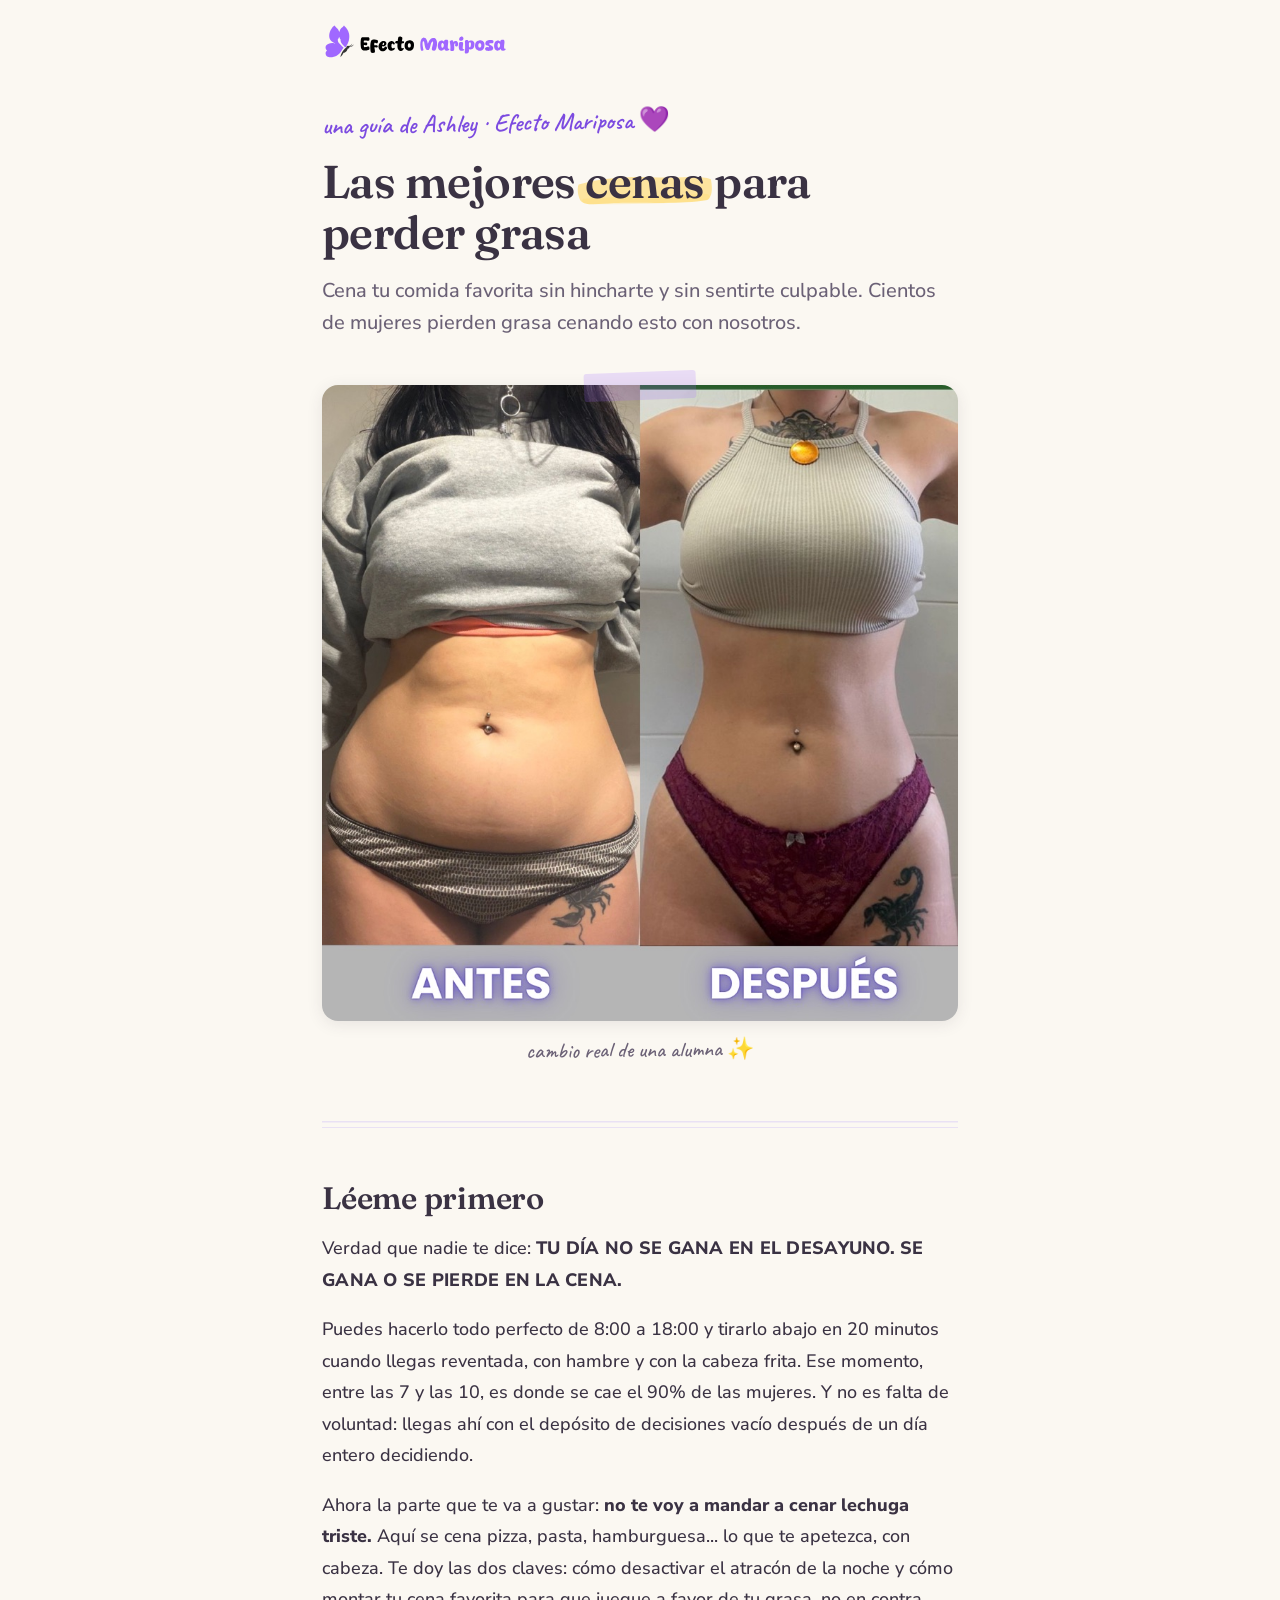
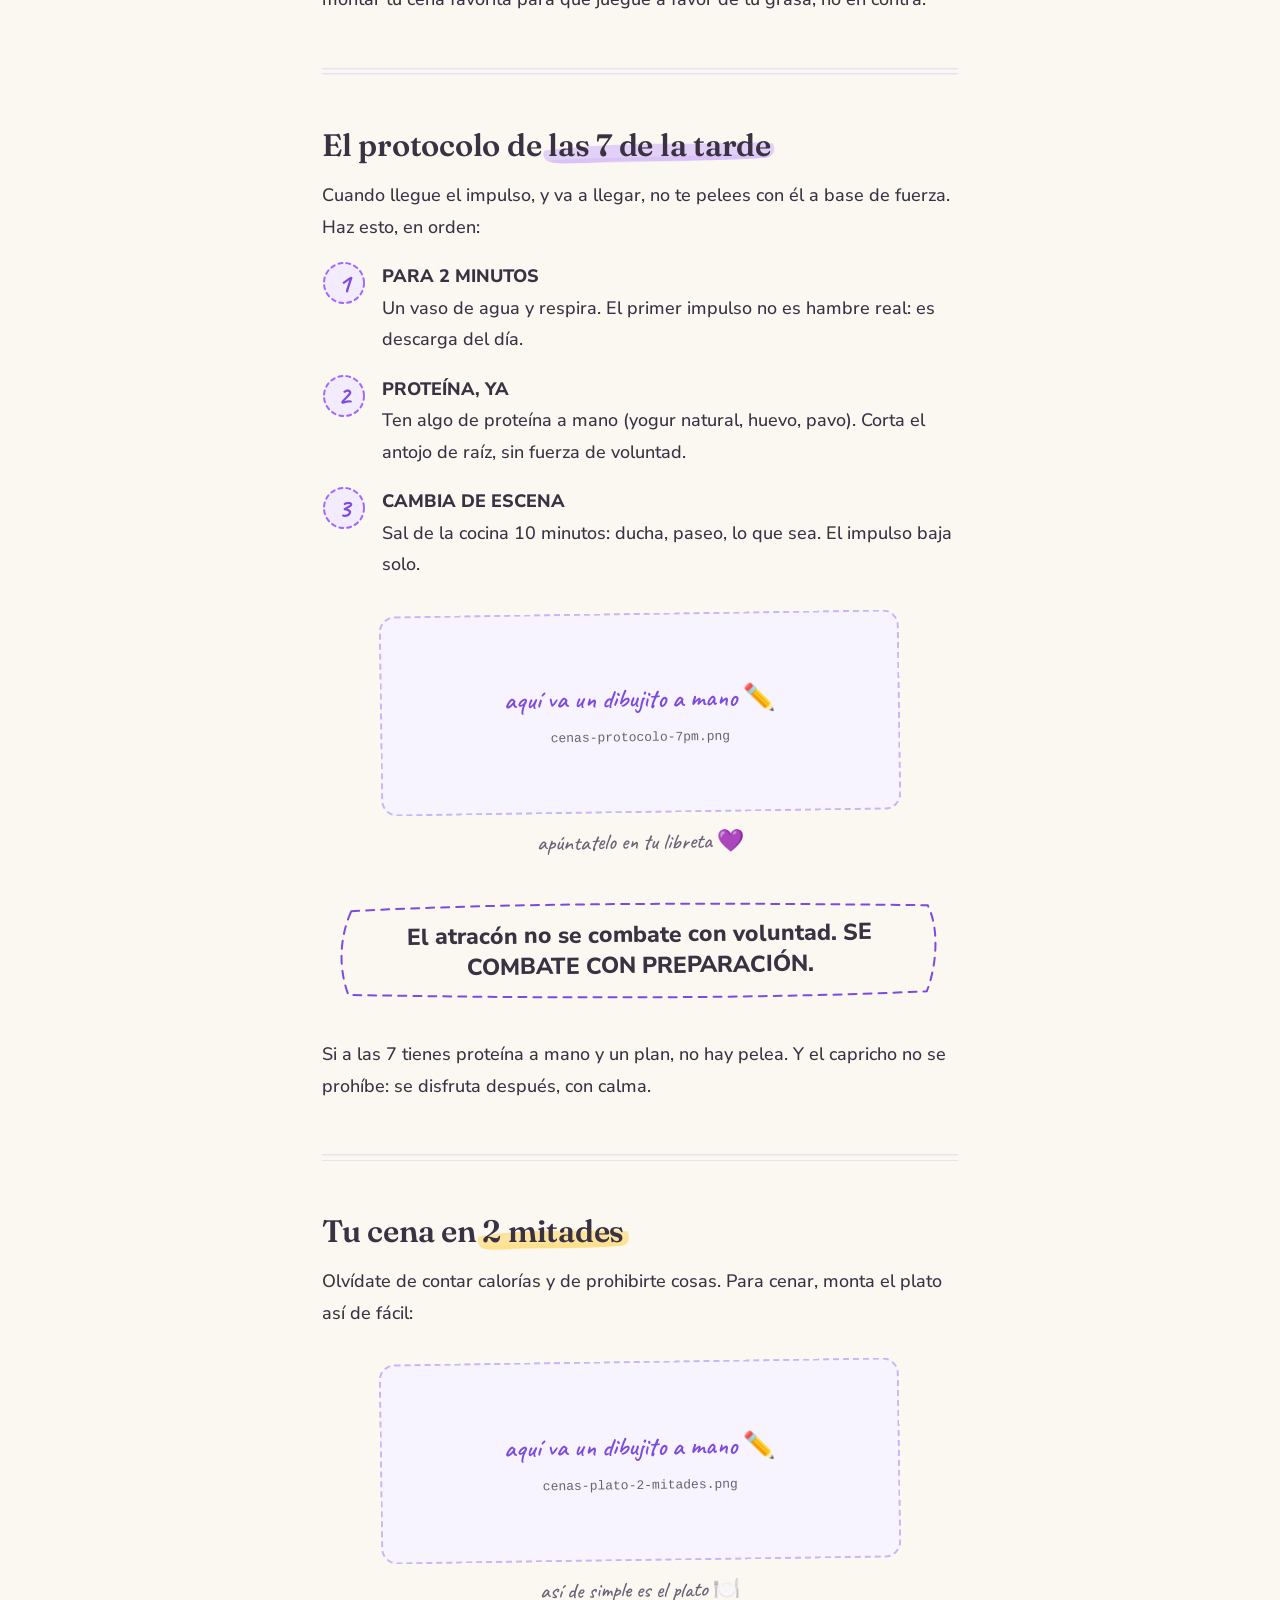
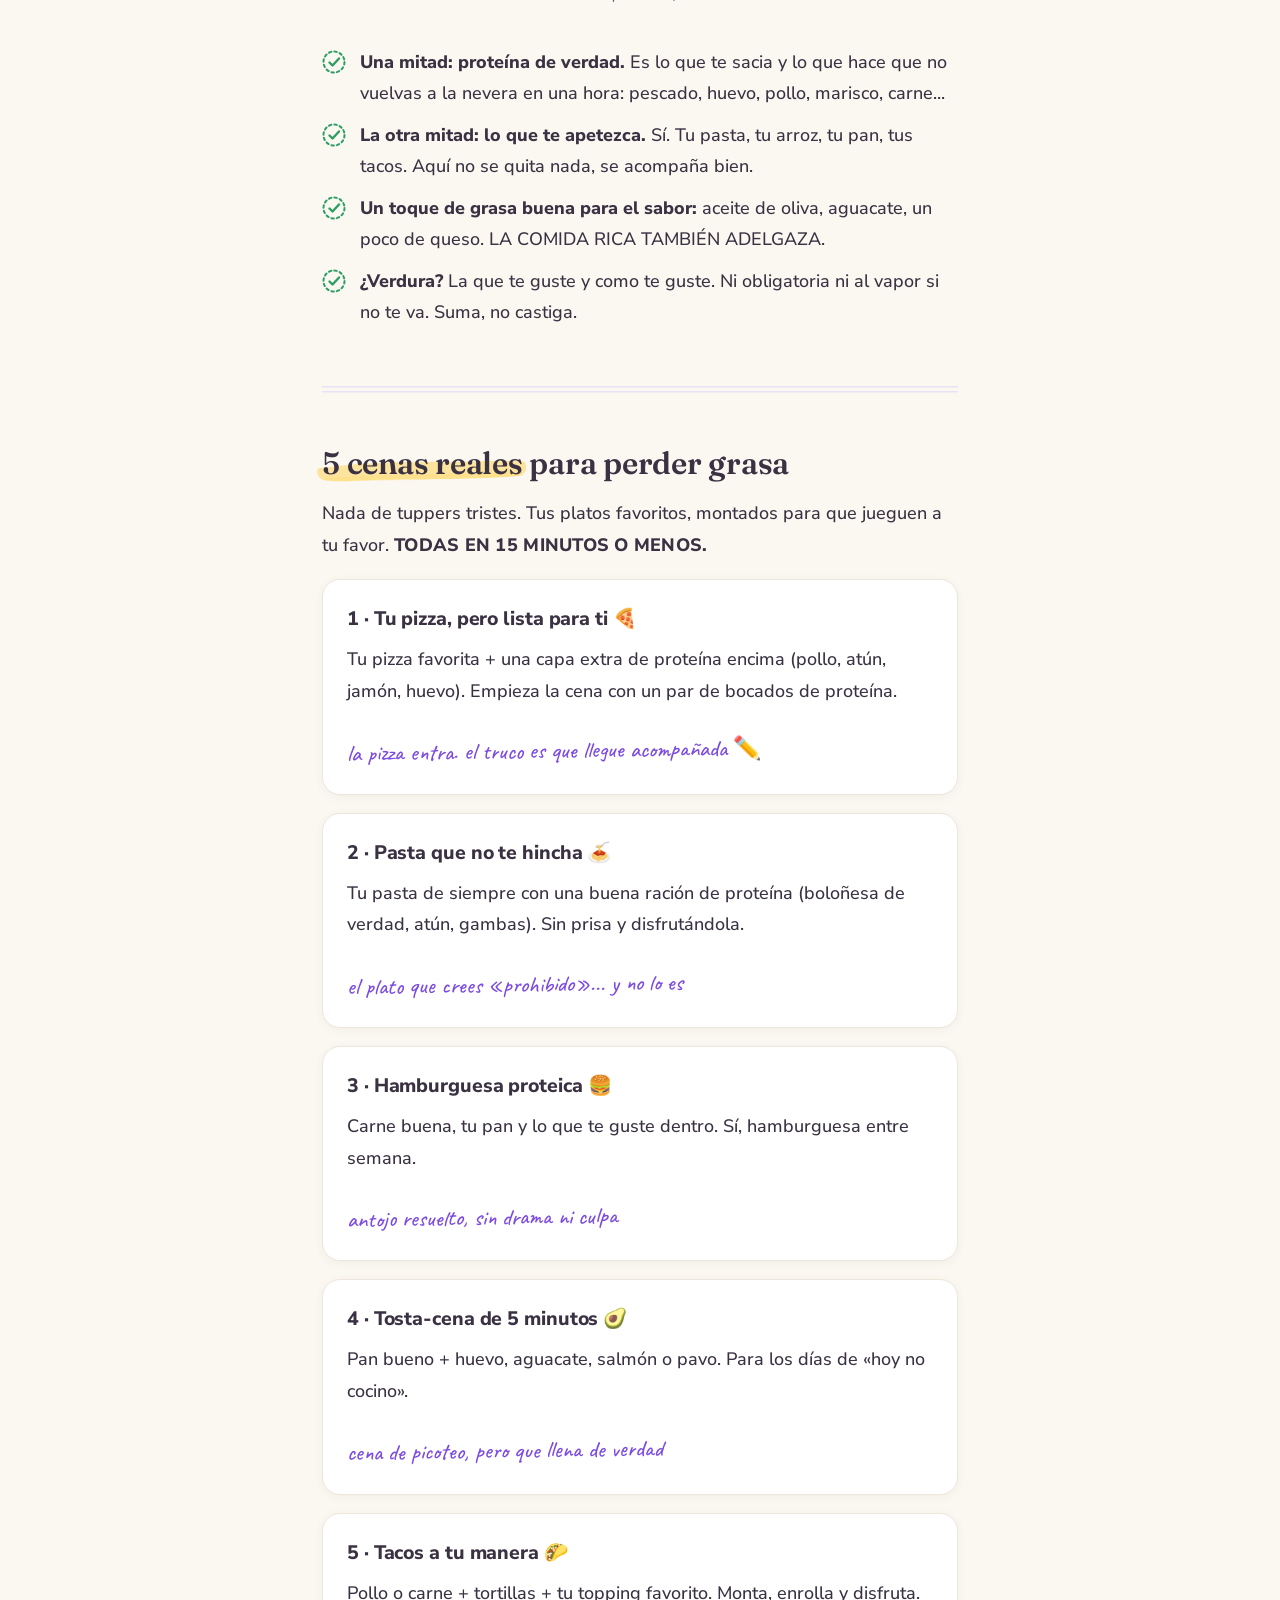
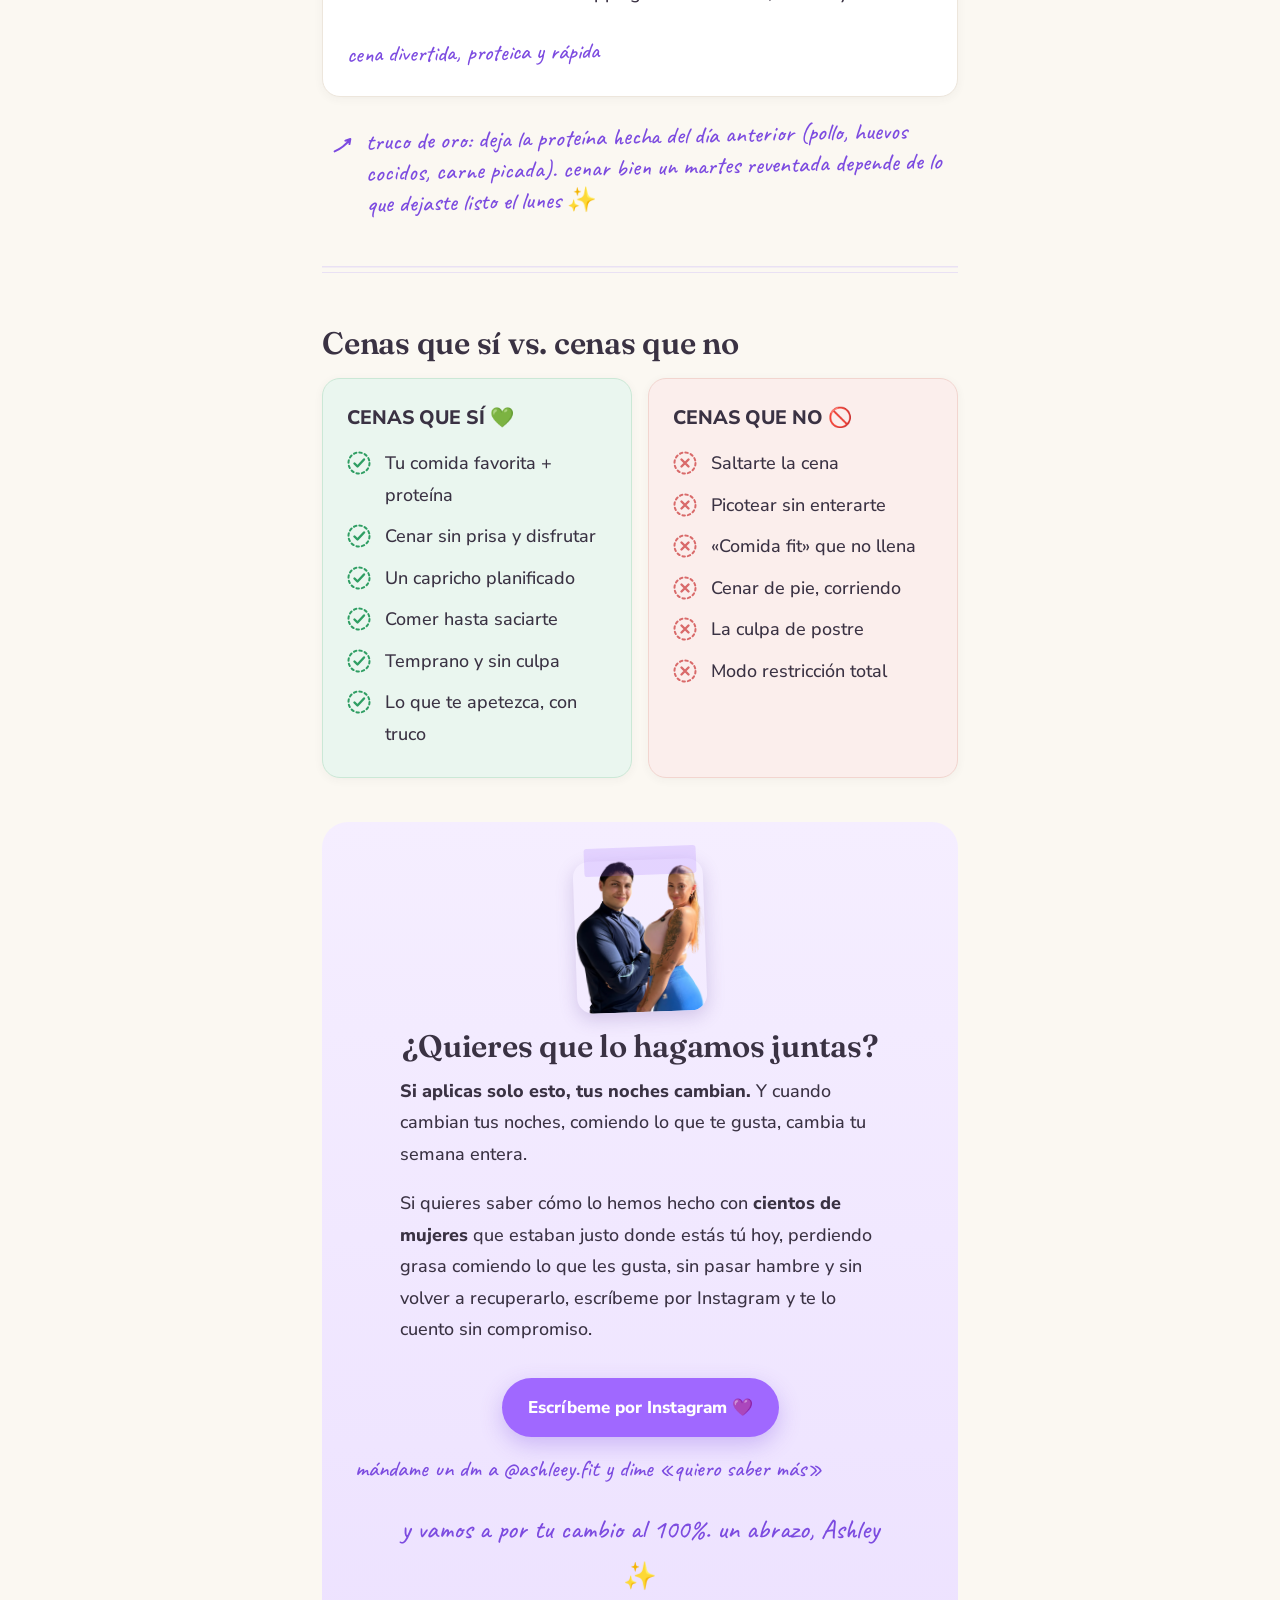
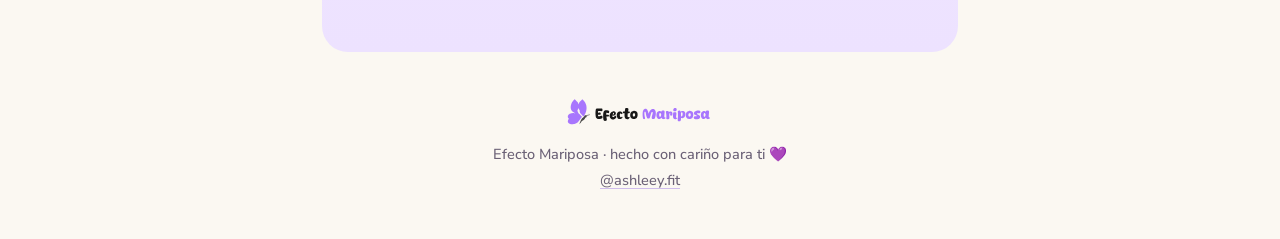
==== guia-cenas/index.html @ 2eadba4c "Recursos web Efecto Mariposa: 6 guias estilo libreta (barriga, desayunos, cenas, inflamacion, test, " ====
<!DOCTYPE html>
<html lang="es">
<head>
<meta charset="utf-8">
<meta name="viewport" content="width=device-width,initial-scale=1">
<meta name="robots" content="noindex,nofollow">
<title>Las mejores cenas para perder grasa · Efecto Mariposa</title>
<meta name="description" content="Cena tu comida favorita sin hincharte y sin culpa: el protocolo de las 7 de la tarde, tu plato en 2 mitades y 5 cenas reales. Una guía de Ashley · Efecto Mariposa.">
<meta property="og:title" content="Las mejores cenas para perder grasa 🌙">
<meta property="og:description" content="Cena tu comida favorita sin hincharte y sin culpa. Una guía de Ashley · Efecto Mariposa 💜">
<meta property="og:image" content="https://daniel-figutech.github.io/em-recursos/assets/img/ba-cenas.jpg">
<link rel="icon" href="data:image/svg+xml,<svg xmlns=%22http://www.w3.org/2000/svg%22 viewBox=%220 0 100 100%22><text y=%22.9em%22 font-size=%2290%22>🦋</text></svg>">
<link rel="preconnect" href="https://fonts.googleapis.com">
<link rel="preconnect" href="https://fonts.gstatic.com" crossorigin>
<link href="https://fonts.googleapis.com/css2?family=Caveat:wght@500;600;700&family=Fraunces:opsz,wght@9..144,500;9..144,600&family=Nunito+Sans:opsz,wght@6..12,500;6..12,700;6..12,800&display=swap" rel="stylesheet">
<link rel="stylesheet" href="../assets/css/guia.css">
<script>document.documentElement.classList.add('js')</script>
</head>
<body>
<div class="wrap">

  <header class="top">
    <img src="../assets/img/logo-efecto-mariposa.svg" alt="Efecto Mariposa">
  </header>

  <div class="hero">
    <span class="overline">una guía de Ashley · Efecto Mariposa 💜</span>
    <h1>Las mejores <span class="mark"><span class="t">cenas</span><svg class="brush" viewBox="0 0 320 50" preserveAspectRatio="none" aria-hidden="true"><path d="M4,18 C60,9 130,8 195,11 C250,13 288,9 316,15 C320,30 318,39 306,44 C245,50 150,44 86,45 C50,46 18,48 8,41 C1,34 0,23 4,18 Z"/><path class="ink2" d="M14,38 C100,35 210,37 302,35 C313,35 317,41 307,44 C220,49 110,47 28,46 C16,45 7,42 14,38 Z"/></svg></span> para perder grasa</h1>
    <p class="sub">Cena tu comida favorita sin hincharte y sin sentirte culpable. Cientos de mujeres pierden grasa cenando esto con nosotros.</p>
  </div>

  <figure class="foto tape reveal">
    <img src="../assets/img/ba-cenas.jpg" alt="Antes y después real de una alumna de Efecto Mariposa">
    <figcaption>cambio real de una alumna ✨</figcaption>
  </figure>

  <hr class="raya">

  <section>
    <h2>Léeme primero</h2>
    <p>Verdad que nadie te dice: <span class="caps">TU DÍA NO SE GANA EN EL DESAYUNO. SE GANA O SE PIERDE EN LA CENA.</span></p>
    <p>Puedes hacerlo todo perfecto de 8:00 a 18:00 y tirarlo abajo en 20 minutos cuando llegas reventada, con hambre y con la cabeza frita. Ese momento, entre las 7 y las 10, es donde se cae el 90% de las mujeres. Y no es falta de voluntad: llegas ahí con el depósito de decisiones vacío después de un día entero decidiendo.</p>
    <p>Ahora la parte que te va a gustar: <strong>no te voy a mandar a cenar lechuga triste.</strong> Aquí se cena pizza, pasta, hamburguesa... lo que te apetezca, con cabeza. Te doy las dos claves: cómo desactivar el atracón de la noche y cómo montar tu cena favorita para que juegue a favor de tu grasa, no en contra.</p>
  </section>

  <hr class="raya">

  <section>
    <h2>El protocolo de <span class="mark m2"><span class="t">las 7 de la tarde</span><svg class="brush" viewBox="0 0 320 50" preserveAspectRatio="none" aria-hidden="true"><path d="M4,18 C60,9 130,8 195,11 C250,13 288,9 316,15 C320,30 318,39 306,44 C245,50 150,44 86,45 C50,46 18,48 8,41 C1,34 0,23 4,18 Z"/><path class="ink2" d="M14,38 C100,35 210,37 302,35 C313,35 317,41 307,44 C220,49 110,47 28,46 C16,45 7,42 14,38 Z"/></svg></span></h2>
    <p>Cuando llegue el impulso, y va a llegar, no te pelees con él a base de fuerza. Haz esto, en orden:</p>

    <div class="paso reveal">
      <span class="n">1</span>
      <p><span class="titulo">PARA 2 MINUTOS</span> Un vaso de agua y respira. El primer impulso no es hambre real: es descarga del día.</p>
    </div>
    <div class="paso reveal">
      <span class="n">2</span>
      <p><span class="titulo">PROTEÍNA, YA</span> Ten algo de proteína a mano (yogur natural, huevo, pavo). Corta el antojo de raíz, sin fuerza de voluntad.</p>
    </div>
    <div class="paso reveal">
      <span class="n">3</span>
      <p><span class="titulo">CAMBIA DE ESCENA</span> Sal de la cocina 10 minutos: ducha, paseo, lo que sea. El impulso baja solo.</p>
    </div>

    <figure class="nota reveal">
      <img src="../assets/notas/cenas-protocolo-7pm.png" alt="Nota escrita a mano con el protocolo de las 7 de la tarde" loading="lazy" onerror="this.closest('figure').classList.add('pendiente')">
      <span class="hueco"><b>aquí va un dibujito a mano ✏️</b><code>cenas-protocolo-7pm.png</code></span>
      <figcaption>apúntatelo en tu libreta 💜</figcaption>
    </figure>

    <div class="callout"><span class="t">El atracón no se combate con voluntad. SE COMBATE CON PREPARACIÓN.</span><svg class="box" viewBox="0 0 320 96" preserveAspectRatio="none" aria-hidden="true"><path d="M15,11 C100,5 210,8 305,12 C311,33 309,66 304,87 C220,92 108,89 13,84 C8,60 9,33 15,11 Z" fill="none" stroke-width="2" stroke-dasharray="8 7" stroke-linecap="round" vector-effect="non-scaling-stroke"/></svg></div>

    <p>Si a las 7 tienes proteína a mano y un plan, no hay pelea. Y el capricho no se prohíbe: se disfruta después, con calma.</p>
  </section>

  <hr class="raya">

  <section>
    <h2>Tu cena en <span class="mark"><span class="t">2 mitades</span><svg class="brush" viewBox="0 0 320 50" preserveAspectRatio="none" aria-hidden="true"><path d="M4,18 C60,9 130,8 195,11 C250,13 288,9 316,15 C320,30 318,39 306,44 C245,50 150,44 86,45 C50,46 18,48 8,41 C1,34 0,23 4,18 Z"/><path class="ink2" d="M14,38 C100,35 210,37 302,35 C313,35 317,41 307,44 C220,49 110,47 28,46 C16,45 7,42 14,38 Z"/></svg></span></h2>
    <p>Olvídate de contar calorías y de prohibirte cosas. Para cenar, monta el plato así de fácil:</p>

    <figure class="nota reveal">
      <img src="../assets/notas/cenas-plato-2-mitades.png" alt="Plato dibujado a mano: una mitad proteína, otra mitad lo que te apetezca" loading="lazy" onerror="this.closest('figure').classList.add('pendiente')">
      <span class="hueco"><b>aquí va un dibujito a mano ✏️</b><code>cenas-plato-2-mitades.png</code></span>
      <figcaption>así de simple es el plato 🍽️</figcaption>
    </figure>

    <ul class="si">
      <li><strong>Una mitad: proteína de verdad.</strong> Es lo que te sacia y lo que hace que no vuelvas a la nevera en una hora: pescado, huevo, pollo, marisco, carne...</li>
      <li><strong>La otra mitad: lo que te apetezca.</strong> Sí. Tu pasta, tu arroz, tu pan, tus tacos. Aquí no se quita nada, se acompaña bien.</li>
      <li><strong>Un toque de grasa buena para el sabor:</strong> aceite de oliva, aguacate, un poco de queso. LA COMIDA RICA TAMBIÉN ADELGAZA.</li>
      <li><strong>¿Verdura?</strong> La que te guste y como te guste. Ni obligatoria ni al vapor si no te va. Suma, no castiga.</li>
    </ul>
  </section>

  <hr class="raya">

  <section>
    <h2><span class="mark"><span class="t">5 cenas reales</span><svg class="brush" viewBox="0 0 320 50" preserveAspectRatio="none" aria-hidden="true"><path d="M4,18 C60,9 130,8 195,11 C250,13 288,9 316,15 C320,30 318,39 306,44 C245,50 150,44 86,45 C50,46 18,48 8,41 C1,34 0,23 4,18 Z"/><path class="ink2" d="M14,38 C100,35 210,37 302,35 C313,35 317,41 307,44 C220,49 110,47 28,46 C16,45 7,42 14,38 Z"/></svg></span> para perder grasa</h2>
    <p>Nada de tuppers tristes. Tus platos favoritos, montados para que jueguen a tu favor. <span class="caps">TODAS EN 15 MINUTOS O MENOS.</span></p>

    <div class="card reveal">
      <h3>1 · Tu pizza, pero lista para ti 🍕</h3>
      <p>Tu pizza favorita + una capa extra de proteína encima (pollo, atún, jamón, huevo). Empieza la cena con un par de bocados de proteína.</p>
      <span class="remate">la pizza entra. el truco es que llegue acompañada ✏️</span>
    </div>
    <div class="card reveal">
      <h3>2 · Pasta que no te hincha 🍝</h3>
      <p>Tu pasta de siempre con una buena ración de proteína (boloñesa de verdad, atún, gambas). Sin prisa y disfrutándola.</p>
      <span class="remate">el plato que crees «prohibido»... y no lo es</span>
    </div>
    <div class="card reveal">
      <h3>3 · Hamburguesa proteica 🍔</h3>
      <p>Carne buena, tu pan y lo que te guste dentro. Sí, hamburguesa entre semana.</p>
      <span class="remate">antojo resuelto, sin drama ni culpa</span>
    </div>
    <div class="card reveal">
      <h3>4 · Tosta-cena de 5 minutos 🥑</h3>
      <p>Pan bueno + huevo, aguacate, salmón o pavo. Para los días de «hoy no cocino».</p>
      <span class="remate">cena de picoteo, pero que llena de verdad</span>
    </div>
    <div class="card reveal">
      <h3>5 · Tacos a tu manera 🌮</h3>
      <p>Pollo o carne + tortillas + tu topping favorito. Monta, enrolla y disfruta.</p>
      <span class="remate">cena divertida, proteica y rápida</span>
    </div>

    <p class="nota-mano">truco de oro: deja la proteína hecha del día anterior (pollo, huevos cocidos, carne picada). cenar bien un martes reventada depende de lo que dejaste listo el lunes ✨</p>
  </section>

  <hr class="raya">

  <section>
    <h2>Cenas que sí vs. cenas que no</h2>
    <div class="dos">
      <div class="card verde reveal">
        <h3>CENAS QUE SÍ 💚</h3>
        <ul class="si">
          <li>Tu comida favorita + proteína</li>
          <li>Cenar sin prisa y disfrutar</li>
          <li>Un capricho planificado</li>
          <li>Comer hasta saciarte</li>
          <li>Temprano y sin culpa</li>
          <li>Lo que te apetezca, con truco</li>
        </ul>
      </div>
      <div class="card roja reveal">
        <h3>CENAS QUE NO 🚫</h3>
        <ul class="no">
          <li>Saltarte la cena</li>
          <li>Picotear sin enterarte</li>
          <li>«Comida fit» que no llena</li>
          <li>Cenar de pie, corriendo</li>
          <li>La culpa de postre</li>
          <li>Modo restricción total</li>
        </ul>
      </div>
    </div>
  </section>

  <div class="cta-final reveal">
    <div class="foto tape"><img src="../assets/img/diego-y-ashley.webp" alt="Diego y Ashley, entrenadores de Efecto Mariposa"></div>
    <h2>¿Quieres que lo hagamos juntas?</h2>
    <p><strong>Si aplicas solo esto, tus noches cambian.</strong> Y cuando cambian tus noches, comiendo lo que te gusta, cambia tu semana entera.</p>
    <p>Si quieres saber cómo lo hemos hecho con <strong>cientos de mujeres</strong> que estaban justo donde estás tú hoy, perdiendo grasa comiendo lo que les gusta, sin pasar hambre y sin volver a recuperarlo, escríbeme por Instagram y te lo cuento sin compromiso.</p>
    <a class="btn" href="https://ig.me/m/ashleey.fit">Escríbeme por Instagram 💜</a>
    <p class="mini">mándame un dm a @ashleey.fit y dime «quiero saber más»</p>
    <p class="firma">y vamos a por tu cambio al 100%. un abrazo, Ashley ✨</p>
  </div>

  <footer>
    <img src="../assets/img/logo-efecto-mariposa.svg" alt="">
    Efecto Mariposa · hecho con cariño para ti 💜<br>
    <a href="https://www.instagram.com/ashleey.fit/">@ashleey.fit</a>
  </footer>

</div>
<script src="../assets/js/guia.js"></script>
</body>
</html>
---- assets/css/guia.css ----
/* ============================================================
   EFECTO MARIPOSA · Recursos web — "libreta cuki"
   Sistema compartido de las 6 guías. Lectura primero.
   ============================================================ */

:root{
  --papel:#FBF8F2;
  --blanco:#FFFFFF;
  --tinta:#3A3243;
  --tinta-suave:#6B6176;
  --morado:#A068FF;
  --morado-tinta:#7C4BE0;
  --morado-suave:#F3ECFF;
  --linea:#E9E1F4;
  --borde:#EDE6DC;
  --crema:#F6F0E6;
  --verde:#2F9E63;
  --verde-suave:#EAF6EF;
  --rojo:#D96A6A;
  --rojo-suave:#FBEEEC;
  --ambar-suave:#FBF3E0;
  --fx-hl:rgba(255,214,90,.55);        /* subrayador amarillo */
  --fx-hl-morado:rgba(160,104,255,.28); /* subrayador morado suave */
}

*{box-sizing:border-box}
html{-webkit-text-size-adjust:100%;scroll-behavior:smooth}
body{
  margin:0;
  background:var(--papel);
  color:var(--tinta);
  font-family:'Nunito Sans',-apple-system,BlinkMacSystemFont,'Segoe UI',sans-serif;
  font-size:17px;
  line-height:1.75;
  font-weight:500;
}
@media(min-width:600px){ body{font-size:18px} }

img{max-width:100%;height:auto;display:block}
.wrap{max-width:680px;margin:0 auto;padding:0 22px}
.texto{max-width:640px}

/* ---------- cabecera mini ---------- */
.top{display:flex;align-items:center;gap:10px;padding:16px 0 6px}
.top img{width:190px;height:54px;object-fit:cover;object-position:center}

/* ---------- hero ---------- */
.hero{padding:26px 0 6px}
.overline{
  display:inline-block;font-family:'Caveat',cursive;font-size:25px;font-weight:600;
  color:var(--morado-tinta);transform:rotate(-1.1deg);margin-bottom:2px;
}
h1{
  font-family:'Fraunces',Georgia,serif;font-weight:600;font-size:clamp(33px,8.2vw,46px);
  line-height:1.12;letter-spacing:-.012em;margin:8px 0 16px;
}
.sub{font-size:18.5px;line-height:1.6;color:var(--tinta-suave);margin:0 0 10px}
@media(min-width:600px){ .sub{font-size:20px} }

/* ---------- tipografía de lectura ---------- */
h2{
  font-family:'Fraunces',Georgia,serif;font-weight:600;
  font-size:clamp(25px,6vw,31px);line-height:1.2;letter-spacing:-.008em;margin:0 0 16px;
}
h3{font-size:19.5px;font-weight:800;margin:26px 0 8px;letter-spacing:-.005em}
p{margin:0 0 18px}
strong{font-weight:800}
.caps{font-weight:800;letter-spacing:.015em}
a{color:var(--morado-tinta);text-decoration-color:rgba(124,75,224,.35);text-underline-offset:3px}
section{margin:0 0 8px}

/* separador de libreta: doble raya */
.raya{
  border:none;height:7px;margin:52px 0;
  background:
    linear-gradient(var(--linea),var(--linea)) top/100% 1.5px no-repeat,
    linear-gradient(var(--linea),var(--linea)) bottom/100% 1.5px no-repeat;
}

/* ---------- subrayador de pincelada (handmade) ---------- */
.mark{position:relative;display:inline-block;isolation:isolate}
.mark .t{position:relative;z-index:2}
.mark .brush{
  position:absolute;left:-.18em;width:calc(100% + .36em);bottom:.02em;height:.78em;z-index:1;
  transform:rotate(-1.4deg);pointer-events:none;overflow:visible;clip-path:inset(0 0 0 0);
}
.mark .brush path{fill:var(--fx-hl)}
.mark .brush .ink2{fill-opacity:.45}
.mark.m2 .brush path{fill:var(--fx-hl-morado)}
.js .mark .brush{clip-path:inset(0 102% 0 0);transition:clip-path .8s cubic-bezier(.62,.02,.16,1)}
.js .mark.in .brush{clip-path:inset(0 -3% 0 0)}
@media (prefers-reduced-motion:reduce){ .js .mark .brush{clip-path:inset(0 0 0 0);transition:none} }

/* subrayado ondulado a boli, para énfasis pequeño */
.ondas{
  background:url("data:image/svg+xml,%3Csvg xmlns='http://www.w3.org/2000/svg' viewBox='0 0 44 8' preserveAspectRatio='none'%3E%3Cpath d='M1 5.5 C6 1.5 10 1.5 15 5 C20 8.5 24 8.5 29 5 C34 1.5 38 1.5 43 5' fill='none' stroke='%23A068FF' stroke-width='2' stroke-linecap='round'/%3E%3C/svg%3E") repeat-x left bottom/44px 8px;
  padding-bottom:7px;
}

/* ---------- recuadro dibujado a mano ---------- */
.callout{
  position:relative;display:flex;align-items:center;justify-content:center;
  margin:34px auto;padding:24px 30px;text-align:center;
  font-weight:800;color:var(--tinta);
  font-size:clamp(19px,5vw,23px);line-height:1.35;transform:rotate(-.7deg);
}
.callout .t{position:relative;z-index:2}
.callout .box{position:absolute;inset:0;width:100%;height:100%;z-index:1;overflow:visible}
.callout .box path{stroke:var(--morado-tinta)}

/* ---------- nota al margen escrita a mano ---------- */
.nota-mano{
  font-family:'Caveat',cursive;font-size:24px;line-height:1.3;font-weight:500;
  color:var(--morado-tinta);transform:rotate(-1.2deg);
  margin:24px 8px;padding-left:36px;position:relative;
}
.nota-mano::before{
  content:"";position:absolute;left:2px;top:6px;width:24px;height:24px;
  background:url("data:image/svg+xml,%3Csvg xmlns='http://www.w3.org/2000/svg' viewBox='0 0 24 24'%3E%3Cpath d='M3 18 C8 16 14 12 19 6 M19 6 l-5 1.5 M19 6 l-1 5' fill='none' stroke='%237C4BE0' stroke-width='2' stroke-linecap='round' stroke-linejoin='round'/%3E%3C/svg%3E") no-repeat center/contain;
}

/* ---------- listas con check / cruz a mano ---------- */
ul.si,ul.no{list-style:none;padding:0;margin:0 0 18px}
ul.si li,ul.no li{position:relative;padding:5px 0 5px 38px;margin:0}
ul.si li::before,ul.no li::before{
  content:"";position:absolute;left:0;top:8px;width:24px;height:24px;background-size:contain;background-repeat:no-repeat;
}
ul.si li::before{background-image:url("data:image/svg+xml,%3Csvg xmlns='http://www.w3.org/2000/svg' viewBox='0 0 24 24'%3E%3Ccircle cx='12' cy='12' r='10.5' fill='none' stroke='%232F9E63' stroke-width='2' stroke-dasharray='2.5 3' stroke-linecap='round'/%3E%3Cpath d='M7.5 12.5 l3 3 L17 8.5' fill='none' stroke='%232F9E63' stroke-width='2.4' stroke-linecap='round' stroke-linejoin='round'/%3E%3C/svg%3E")}
ul.no li::before{background-image:url("data:image/svg+xml,%3Csvg xmlns='http://www.w3.org/2000/svg' viewBox='0 0 24 24'%3E%3Ccircle cx='12' cy='12' r='10.5' fill='none' stroke='%23D96A6A' stroke-width='2' stroke-dasharray='2.5 3' stroke-linecap='round'/%3E%3Cpath d='M8.5 8.5 l7 7 M15.5 8.5 l-7 7' fill='none' stroke='%23D96A6A' stroke-width='2.4' stroke-linecap='round'/%3E%3C/svg%3E")}

/* checklist marcable (test rápido, tracker) */
ul.marca{list-style:none;padding:0;margin:0 0 14px}
ul.marca li{margin:0}
ul.marca label{
  display:flex;gap:12px;align-items:flex-start;padding:7px 4px;border-radius:10px;cursor:pointer;
}
ul.marca label:hover{background:rgba(160,104,255,.06)}
ul.marca input{
  appearance:none;-webkit-appearance:none;flex:0 0 auto;width:24px;height:24px;margin:4px 0 0;cursor:pointer;
  background:url("data:image/svg+xml,%3Csvg xmlns='http://www.w3.org/2000/svg' viewBox='0 0 24 24'%3E%3Crect x='2' y='2' width='20' height='20' rx='6' fill='%23fff' stroke='%23B9A8D8' stroke-width='2' stroke-dasharray='3 3' stroke-linecap='round'/%3E%3C/svg%3E") no-repeat center/contain;
}
ul.marca input:checked{
  background:url("data:image/svg+xml,%3Csvg xmlns='http://www.w3.org/2000/svg' viewBox='0 0 24 24'%3E%3Crect x='2' y='2' width='20' height='20' rx='6' fill='%23F3ECFF' stroke='%237C4BE0' stroke-width='2'/%3E%3Cpath d='M7 12.5 l3.2 3.2 L17.5 8' fill='none' stroke='%237C4BE0' stroke-width='2.6' stroke-linecap='round' stroke-linejoin='round'/%3E%3C/svg%3E") no-repeat center/contain;
}
ul.marca input:checked + span{color:var(--tinta-suave)}

/* ---------- fotos con celo washi ---------- */
figure.foto{margin:30px 0;position:relative}
figure.foto img{width:100%;border-radius:16px;box-shadow:0 3px 16px rgba(58,50,67,.10)}
figure.foto figcaption{
  font-family:'Caveat',cursive;font-size:22px;color:var(--tinta-suave);
  text-align:center;margin-top:10px;transform:rotate(-.6deg);
}
.tape::before{
  content:"";position:absolute;top:-13px;left:50%;width:112px;height:28px;z-index:2;
  background:rgba(160,104,255,.20);transform:translateX(-50%) rotate(-2.2deg);border-radius:3px;
}

/* ---------- tarjetas ---------- */
.card{
  background:var(--blanco);border:1.5px solid var(--borde);border-radius:18px;
  padding:22px 24px;margin:0 0 18px;box-shadow:0 2px 10px rgba(58,50,67,.05);
}
.card.morada{background:var(--morado-suave);border-color:#E2D4FB}
.card.verde{background:var(--verde-suave);border-color:#CBE8D6}
.card.roja{background:var(--rojo-suave);border-color:#F2D5CF}
.card.ambar{background:var(--ambar-suave);border-color:#EEDFBC}
.card h3:first-child{margin-top:0}
.card :last-child{margin-bottom:0}

/* pasos numerados a mano */
.paso{display:flex;gap:16px;align-items:flex-start;margin:0 0 18px}
.paso .n{
  flex:0 0 auto;width:44px;height:44px;border-radius:50%;
  display:flex;align-items:center;justify-content:center;
  font-family:'Caveat',cursive;font-size:27px;font-weight:700;color:var(--morado-tinta);
  background:url("data:image/svg+xml,%3Csvg xmlns='http://www.w3.org/2000/svg' viewBox='0 0 44 44'%3E%3Ccircle cx='22' cy='22' r='20' fill='%23F3ECFF' stroke='%23A068FF' stroke-width='2' stroke-dasharray='4 4' stroke-linecap='round'/%3E%3C/svg%3E") no-repeat center/contain;
}
.paso p{margin:0}
.paso .titulo{font-weight:800;display:block}

/* fichas de receta / cena */
.ficha{margin:0 0 26px}
.ficha img{border-radius:14px;margin-bottom:16px;box-shadow:0 3px 14px rgba(58,50,67,.10)}
.chips{display:flex;flex-wrap:wrap;gap:8px;margin:6px 0 14px;padding:0;list-style:none}
.chips li{
  font-size:14px;font-weight:800;color:var(--tinta);
  background:var(--crema);border-radius:999px;padding:4px 13px;
}
.chips li.kcal{background:var(--morado-suave);color:var(--morado-tinta)}
.ficha ul.ing{margin:0 0 14px;padding-left:22px}
.ficha ul.ing li{margin:2px 0}
.ficha ol{margin:0;padding-left:22px}
.ficha ol li{margin:4px 0}
.remate{font-family:'Caveat',cursive;font-size:23px;color:var(--morado-tinta);transform:rotate(-.8deg);display:inline-block;margin-top:6px}

/* ---------- placeholder de dibujitos (notas IA pendientes) ---------- */
figure.nota{margin:32px 0;position:relative;text-align:center}
figure.nota img{width:100%;max-width:520px;margin:0 auto;border-radius:14px;transform:rotate(-1deg);box-shadow:0 3px 14px rgba(58,50,67,.09)}
figure.nota.pendiente img{display:none}
figure.nota .hueco{display:none}
figure.nota.pendiente .hueco{
  display:flex;flex-direction:column;align-items:center;justify-content:center;gap:6px;
  min-height:200px;max-width:520px;margin:0 auto;padding:26px;
  border:2.5px dashed #C9B6F2;border-radius:16px;background:#F8F4FF;transform:rotate(-.8deg);
}
figure.nota .hueco b{font-family:'Caveat',cursive;font-size:26px;font-weight:600;color:var(--morado-tinta)}
figure.nota .hueco code{font-size:13px;color:var(--tinta-suave);background:none}
figure.nota figcaption{
  font-family:'Caveat',cursive;font-size:22px;color:var(--tinta-suave);margin-top:10px;transform:rotate(-.6deg);
}

/* ---------- test interactivo ---------- */
.preg{padding:16px 0;border-bottom:1.5px dashed var(--linea)}
.preg:last-of-type{border-bottom:none}
.preg .q{font-weight:800;margin:0 0 10px}
.opciones{display:flex;gap:8px;flex-wrap:wrap}
.opciones label{
  border:2px solid var(--linea);border-radius:999px;padding:7px 16px;cursor:pointer;
  font-size:15.5px;font-weight:700;color:var(--tinta-suave);background:var(--blanco);
  transition:all .15s;
}
.opciones input{position:absolute;opacity:0;pointer-events:none}
.opciones label:has(input:checked){
  border-color:var(--morado);background:var(--morado-suave);color:var(--morado-tinta);
}
.resultado-btn{margin:26px auto 8px;text-align:center}
#resultado{display:none}
#resultado.visible{display:block}
html:not(.js) #resultado{display:block}
html:not(.js) .resultado-btn,html:not(.js) .marcador{display:none}
.zona{opacity:.45;transition:opacity .3s,transform .3s}
.zona.activa{opacity:1;transform:scale(1.015)}
.marcador{
  font-family:'Caveat',cursive;font-size:30px;color:var(--morado-tinta);text-align:center;margin:8px 0 2px;
}

/* ---------- tracker de días ---------- */
.tracker{display:flex;gap:10px;flex-wrap:wrap;justify-content:center;margin:24px 0}
.tracker label{
  flex:1 1 90px;max-width:110px;text-align:center;cursor:pointer;
  background:var(--blanco);border:1.5px solid var(--borde);border-radius:14px;padding:12px 8px;
  transition:all .15s;
}
.tracker label span{display:block;font-size:13.5px;font-weight:800}
.tracker label em{display:block;font-family:'Caveat',cursive;font-style:normal;font-size:20px;color:var(--morado-tinta)}
.tracker input{appearance:none;-webkit-appearance:none;width:26px;height:26px;margin:6px auto 0;display:block;cursor:pointer;
  background:url("data:image/svg+xml,%3Csvg xmlns='http://www.w3.org/2000/svg' viewBox='0 0 24 24'%3E%3Ccircle cx='12' cy='12' r='10' fill='%23fff' stroke='%23B9A8D8' stroke-width='2' stroke-dasharray='3 3'/%3E%3C/svg%3E") no-repeat center/contain}
.tracker input:checked{background:url("data:image/svg+xml,%3Csvg xmlns='http://www.w3.org/2000/svg' viewBox='0 0 24 24'%3E%3Ccircle cx='12' cy='12' r='10' fill='%23A068FF'/%3E%3Cpath d='M7.5 12.5 l3 3 L17 8.5' fill='none' stroke='%23fff' stroke-width='2.4' stroke-linecap='round' stroke-linejoin='round'/%3E%3C/svg%3E") no-repeat center/contain}
.tracker label:has(input:checked){border-color:var(--morado);background:var(--morado-suave)}

/* dos columnas en pantallas anchas */
.dos{display:grid;grid-template-columns:1fr;gap:16px;margin:0 0 18px}
@media(min-width:560px){ .dos{grid-template-columns:1fr 1fr} }
.dos .card{margin:0}

/* ---------- CTA final ---------- */
.cta-final{
  background:linear-gradient(180deg,#F5EEFF 0%,#EDE2FF 100%);
  border-radius:26px;padding:38px 26px 34px;text-align:center;margin:44px 0 30px;position:relative;
}
.cta-final .foto{
  width:130px;margin:0 auto 6px;position:relative;display:inline-block;
}
.cta-final .foto img{border-radius:16px;transform:rotate(-2deg);box-shadow:0 6px 18px rgba(90,58,150,.22)}
.cta-final h2{margin-bottom:10px}
.cta-final p{max-width:480px;margin-left:auto;margin-right:auto;text-align:left}
.cta-final .mini,.cta-final .firma{text-align:center}
.btn{
  display:inline-block;background:var(--morado);color:#fff !important;font-weight:800;font-size:17px;
  padding:15px 26px;border-radius:999px;text-decoration:none;margin:14px 0 4px;white-space:nowrap;
  box-shadow:0 8px 22px rgba(124,75,224,.30);transition:transform .15s,box-shadow .15s;
}
.btn:hover{transform:translateY(-2px);box-shadow:0 12px 26px rgba(124,75,224,.36)}
.btn:active{transform:translateY(0)}
.cta-final .mini{font-family:'Caveat',cursive;font-size:23px;color:var(--morado-tinta);margin:8px 0 0}
.firma{font-family:'Caveat',cursive;font-size:27px;color:var(--morado-tinta);margin-top:16px}

/* ---------- footer ---------- */
footer{padding:10px 0 46px;text-align:center;color:var(--tinta-suave);font-size:14.5px}
footer img{width:150px;height:42px;object-fit:cover;object-position:center;margin:0 auto 8px;opacity:.9}
footer a{color:var(--tinta-suave)}

/* ---------- reveal suave ---------- */
.js .reveal{opacity:0;transform:translateY(12px);transition:opacity .6s ease,transform .6s ease}
.js .reveal.in{opacity:1;transform:none}
@media (prefers-reduced-motion:reduce){
  .js .reveal{opacity:1;transform:none;transition:none}
}

/* ---------- índice (home de recursos) ---------- */
.indice{list-style:none;padding:0;margin:26px 0}
.indice li{margin:0 0 16px}
.indice a{
  display:block;background:var(--blanco);border:1.5px solid var(--borde);border-radius:18px;
  padding:20px 22px;text-decoration:none;color:var(--tinta);
  box-shadow:0 2px 10px rgba(58,50,67,.05);transition:transform .15s,box-shadow .15s;
}
.indice a:hover{transform:translateY(-2px);box-shadow:0 8px 20px rgba(58,50,67,.10)}
.indice b{font-family:'Fraunces',Georgia,serif;font-weight:600;font-size:21px;display:block;margin-bottom:2px}
.indice span{color:var(--tinta-suave);font-size:15.5px}
.indice .pal{font-family:'Caveat',cursive;font-size:21px;color:var(--morado-tinta)}
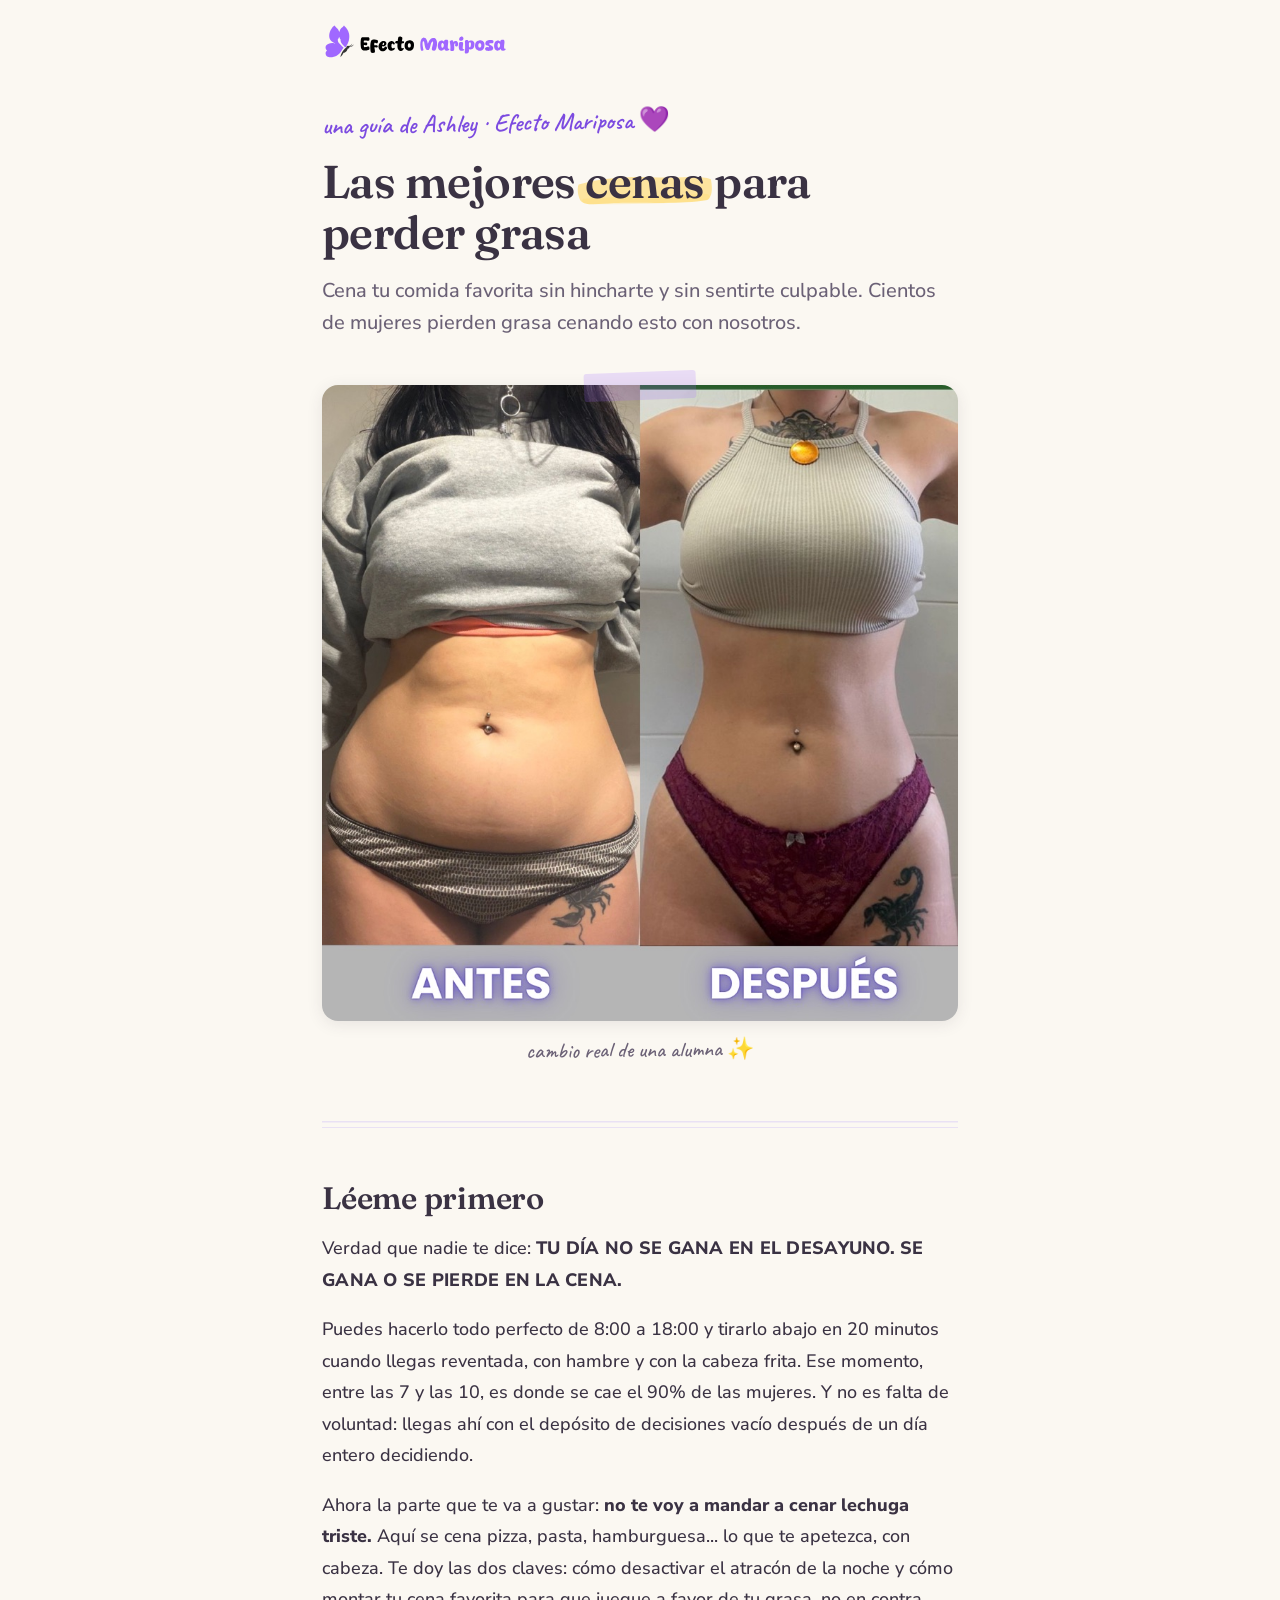
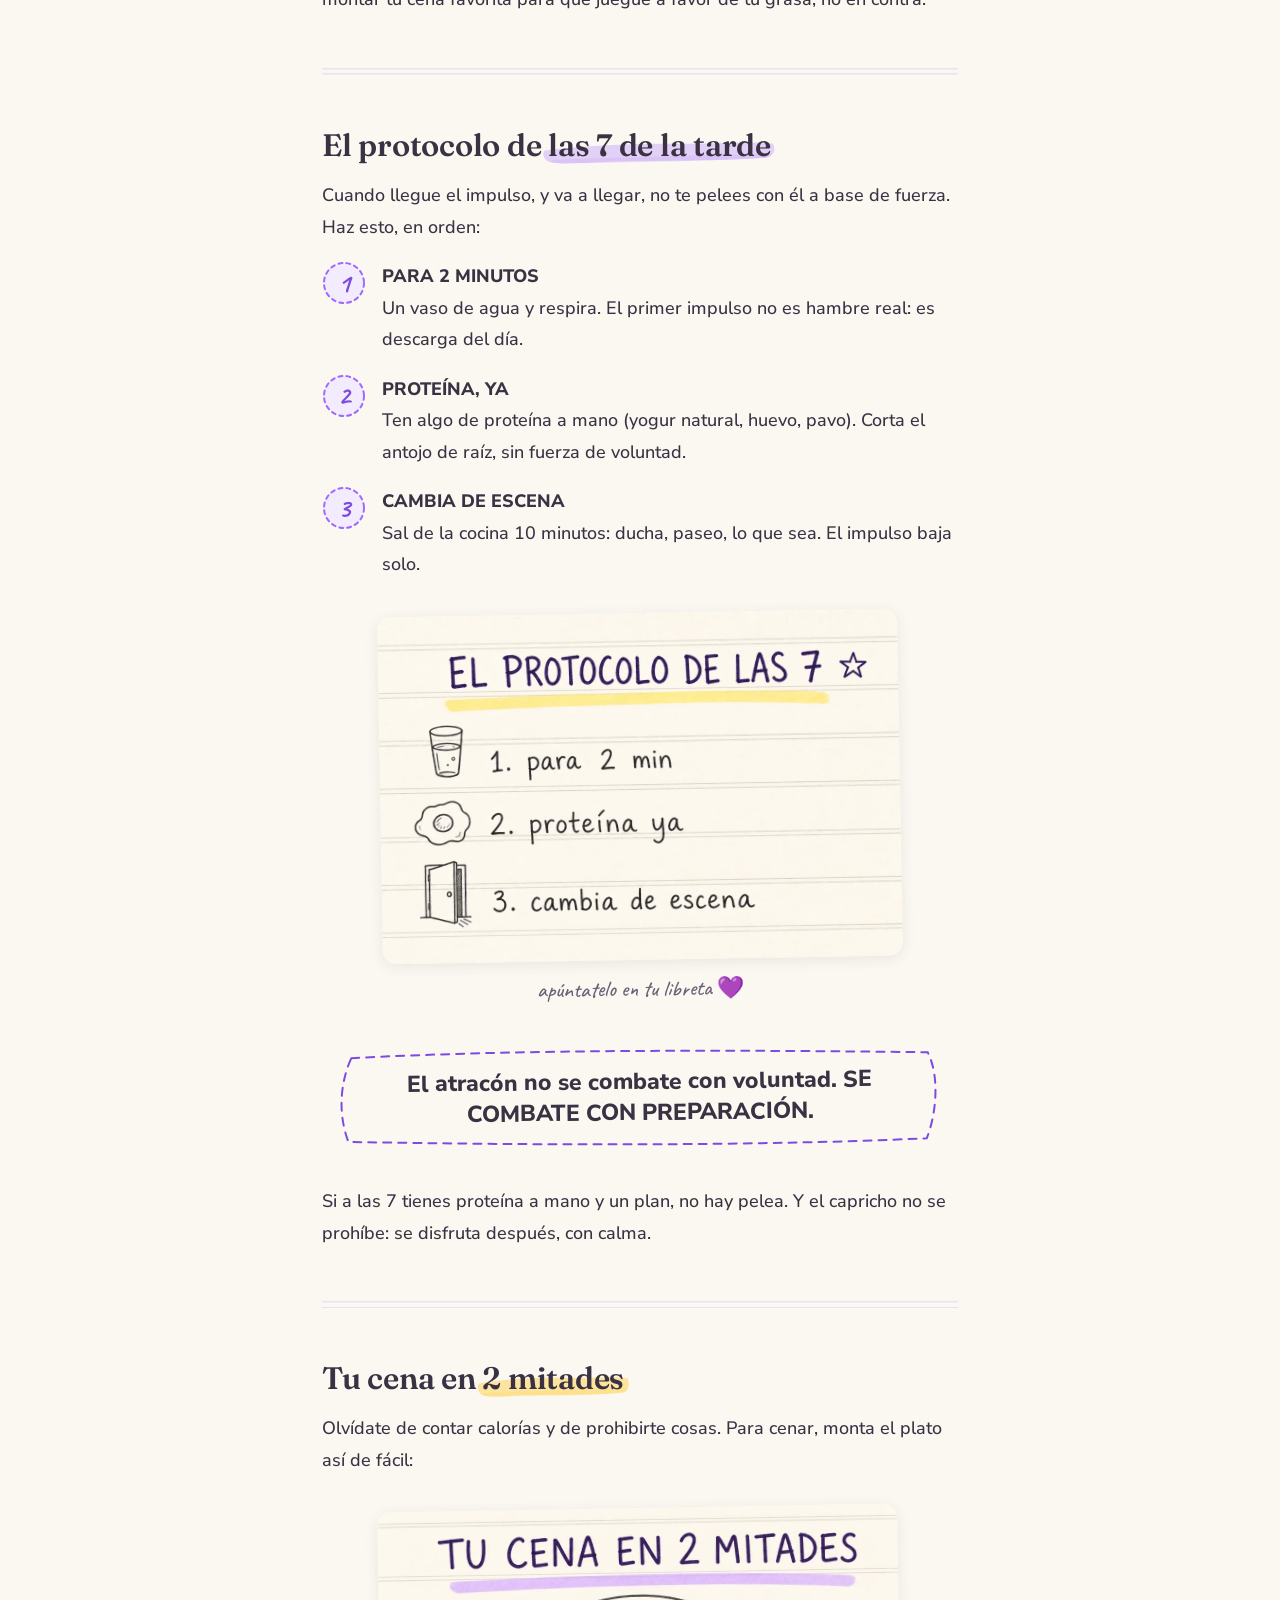
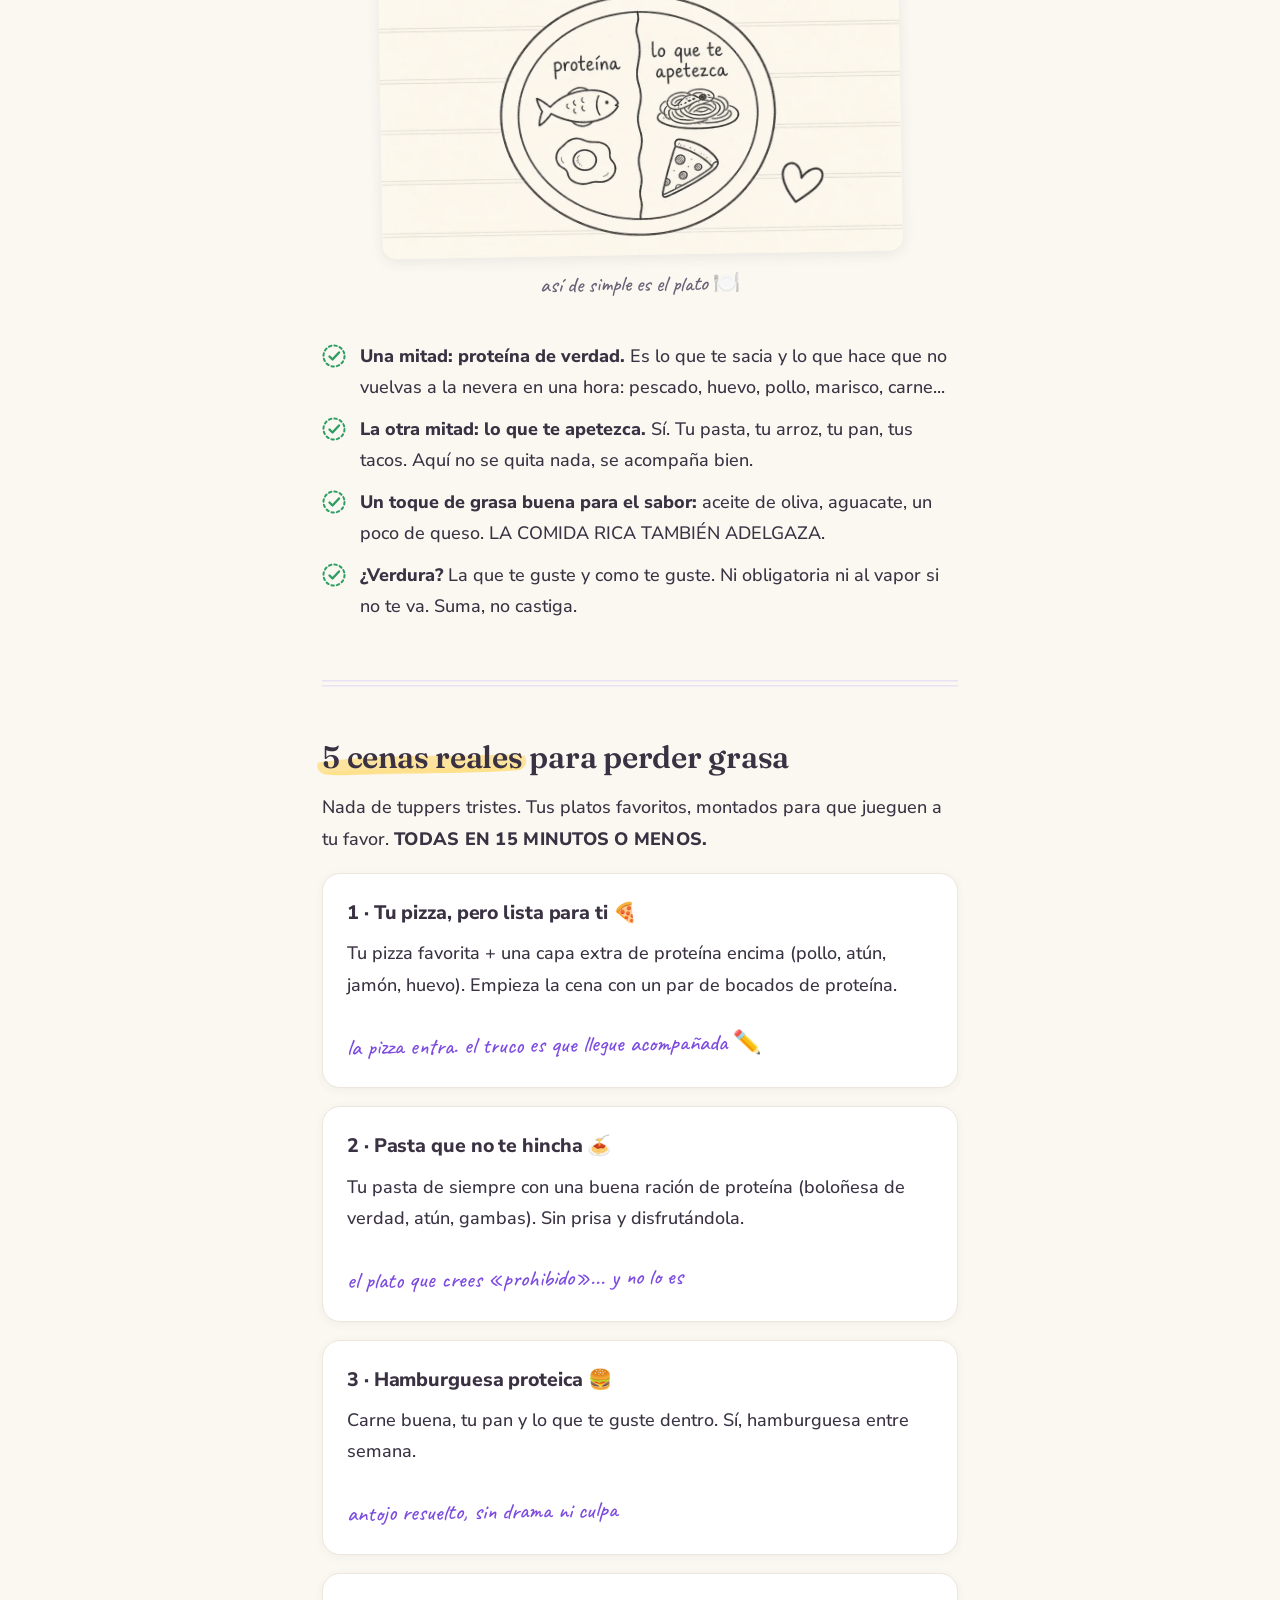
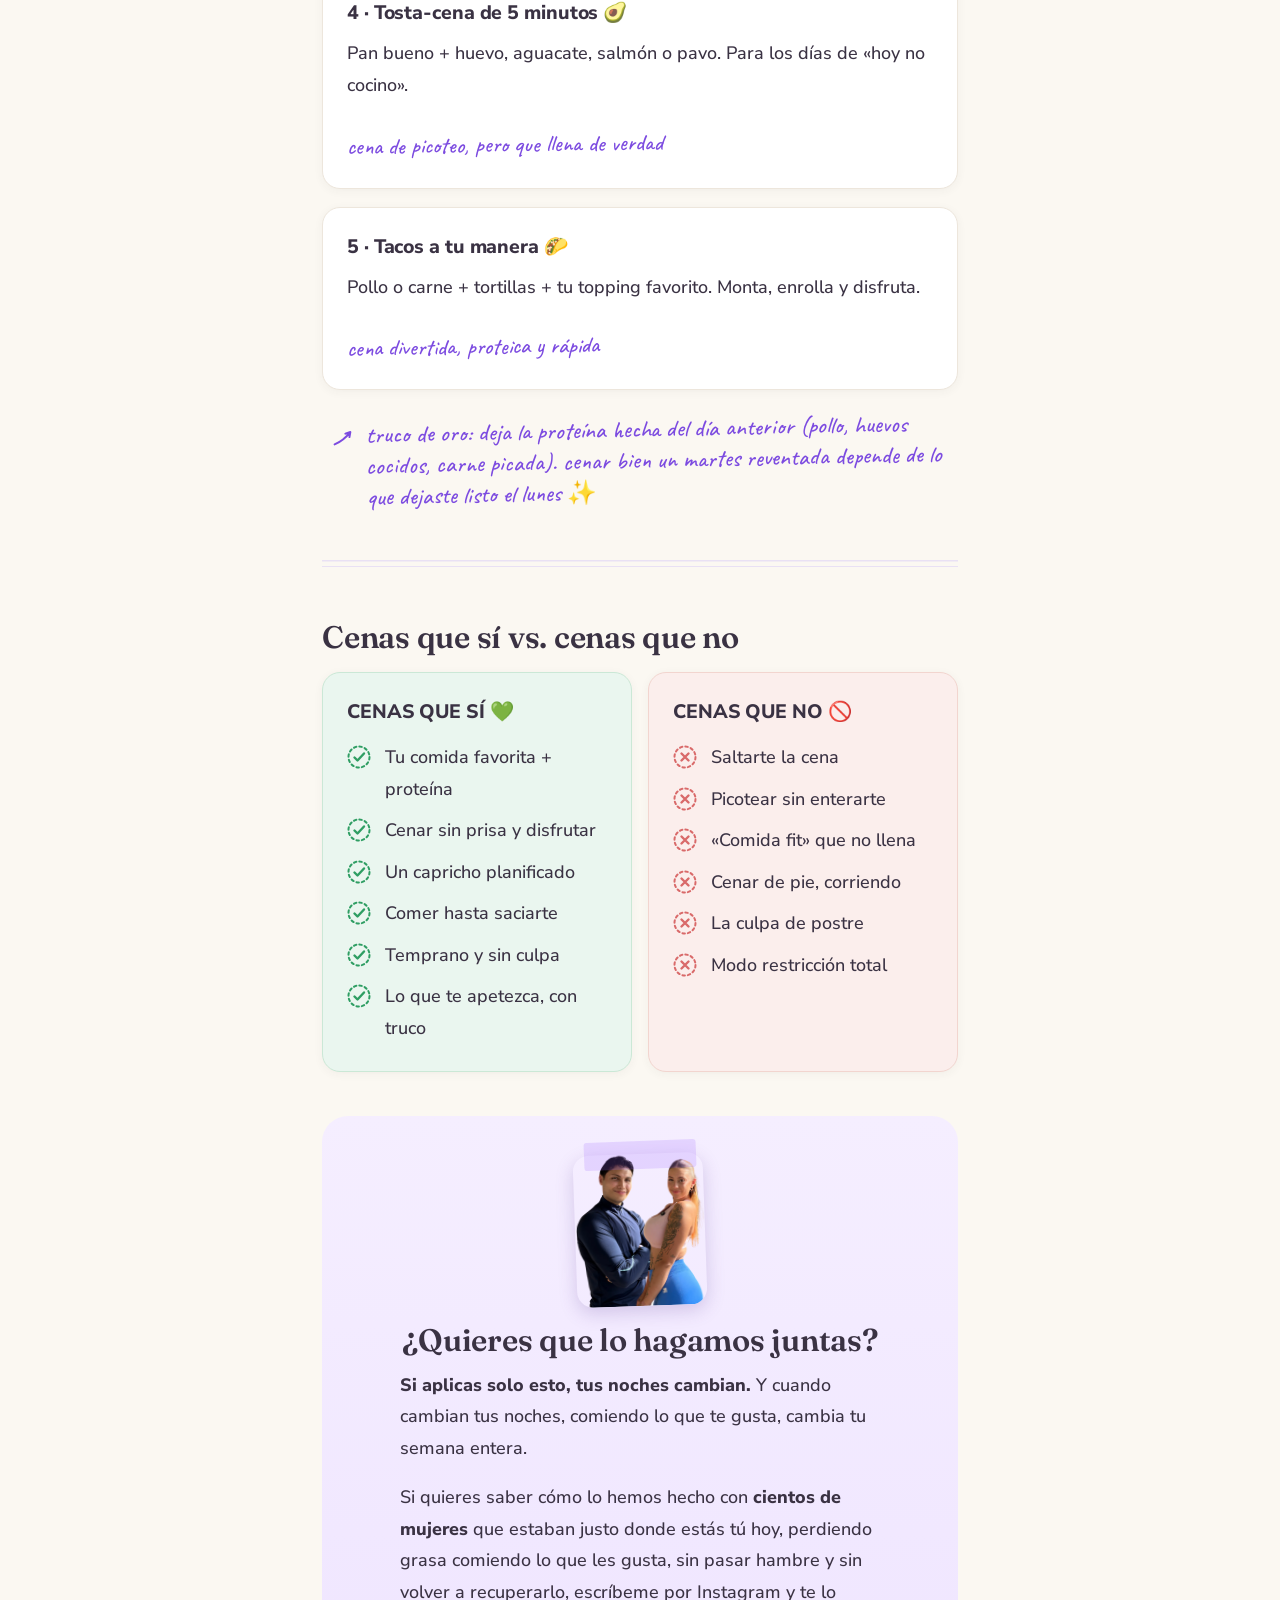
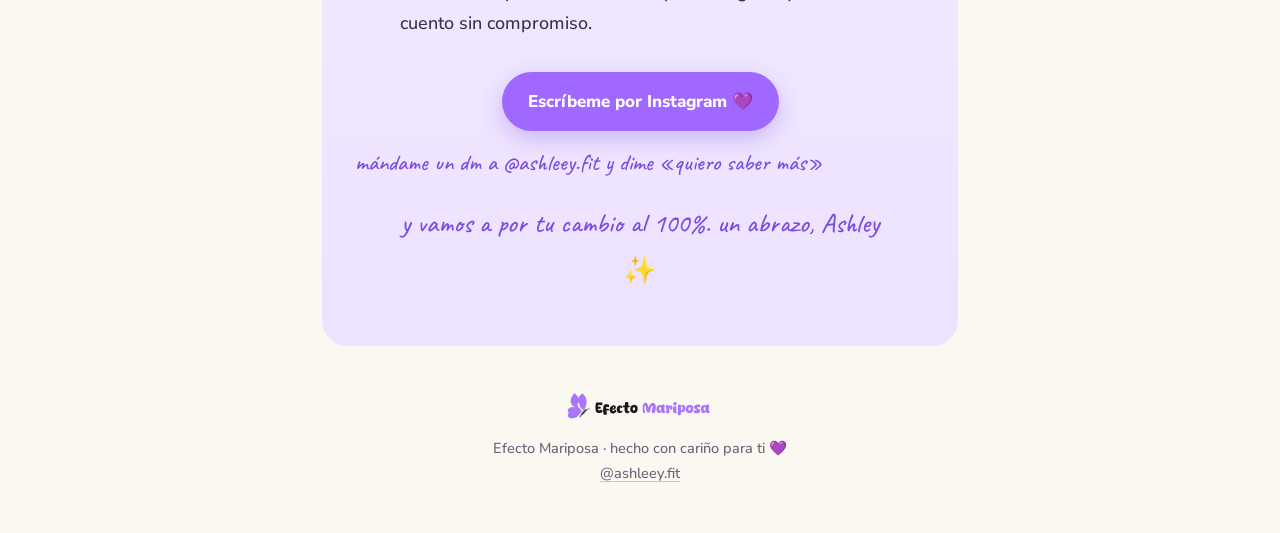
==== commit bba9e592: "Ilustraciones de libreta: 10 notas IA en WebP (originales PNG fuera del deploy) Co-Authored-By: Clau" ====
--- a/guia-cenas/index.html
+++ b/guia-cenas/index.html
@@ -63,8 +63,8 @@
     </div>
 
     <figure class="nota reveal">
-      <img src="../assets/notas/cenas-protocolo-7pm.png" alt="Nota escrita a mano con el protocolo de las 7 de la tarde" loading="lazy" onerror="this.closest('figure').classList.add('pendiente')">
-      <span class="hueco"><b>aquí va un dibujito a mano ✏️</b><code>cenas-protocolo-7pm.png</code></span>
+      <img src="../assets/notas/cenas-protocolo-7pm.webp" alt="Nota escrita a mano con el protocolo de las 7 de la tarde" loading="lazy" onerror="this.closest('figure').classList.add('pendiente')">
+      <span class="hueco"><b>aquí va un dibujito a mano ✏️</b><code>cenas-protocolo-7pm.webp</code></span>
       <figcaption>apúntatelo en tu libreta 💜</figcaption>
     </figure>
 
@@ -80,8 +80,8 @@
     <p>Olvídate de contar calorías y de prohibirte cosas. Para cenar, monta el plato así de fácil:</p>
 
     <figure class="nota reveal">
-      <img src="../assets/notas/cenas-plato-2-mitades.png" alt="Plato dibujado a mano: una mitad proteína, otra mitad lo que te apetezca" loading="lazy" onerror="this.closest('figure').classList.add('pendiente')">
-      <span class="hueco"><b>aquí va un dibujito a mano ✏️</b><code>cenas-plato-2-mitades.png</code></span>
+      <img src="../assets/notas/cenas-plato-2-mitades.webp" alt="Plato dibujado a mano: una mitad proteína, otra mitad lo que te apetezca" loading="lazy" onerror="this.closest('figure').classList.add('pendiente')">
+      <span class="hueco"><b>aquí va un dibujito a mano ✏️</b><code>cenas-plato-2-mitades.webp</code></span>
       <figcaption>así de simple es el plato 🍽️</figcaption>
     </figure>
 
